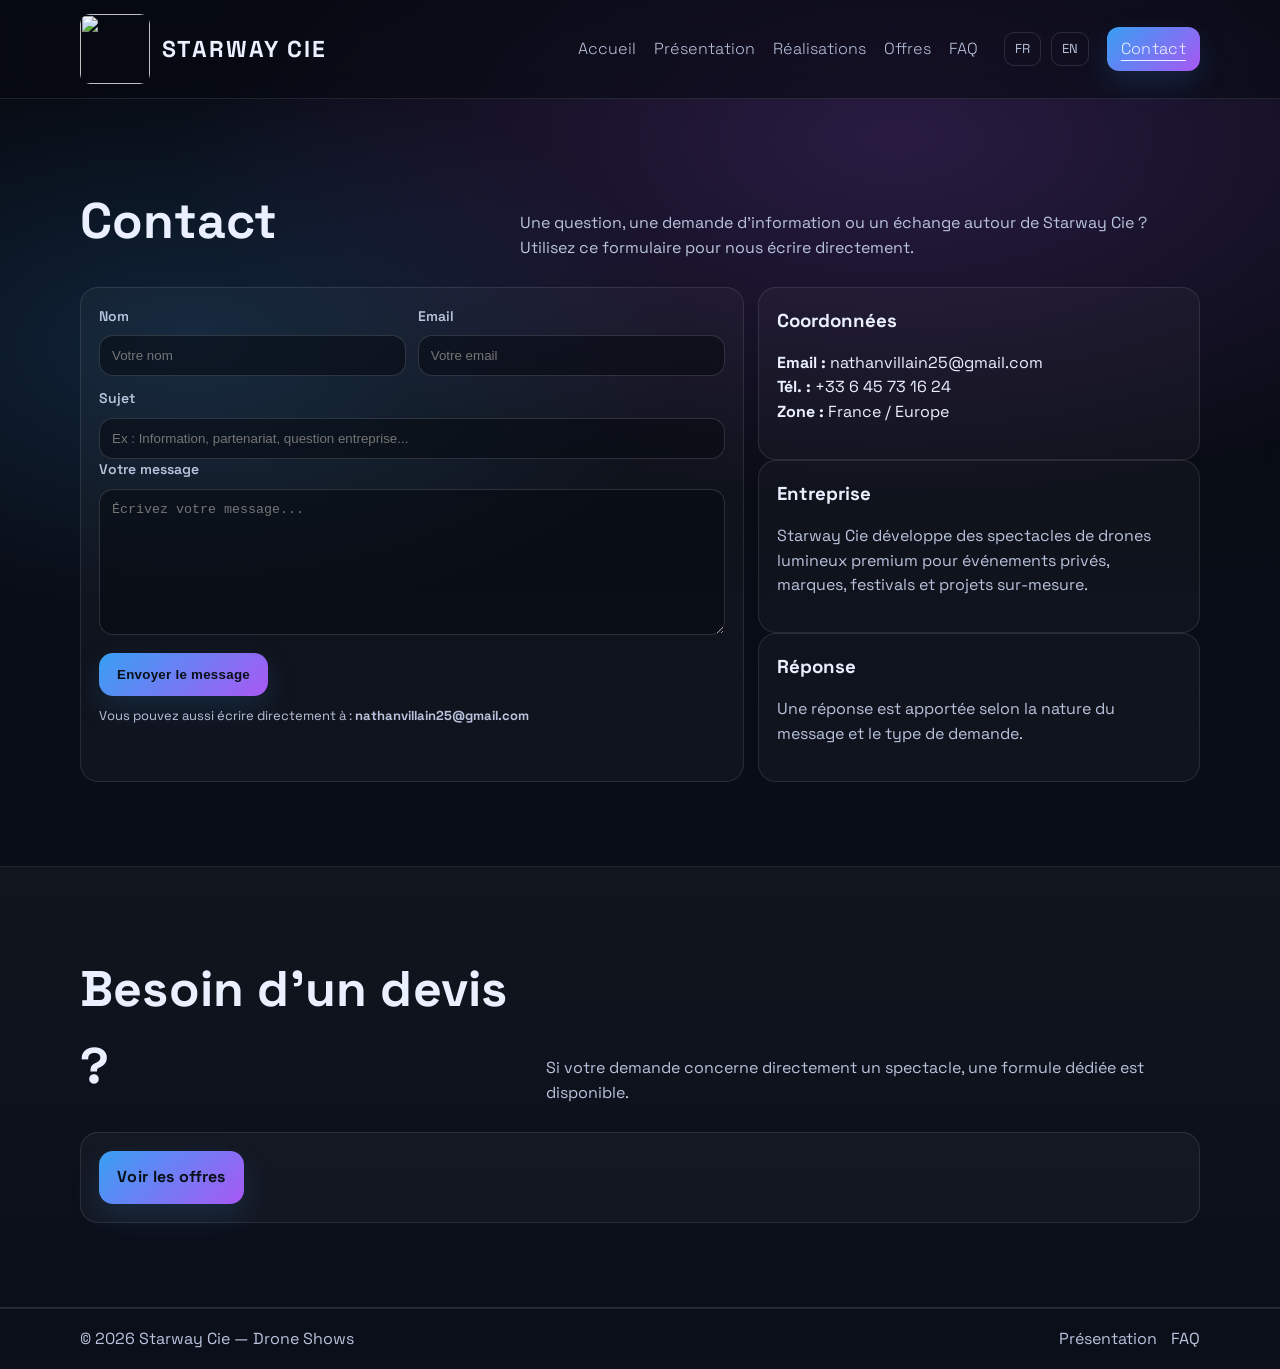
==== contact.html @ b900eaec "Add files via upload" ====
<!doctype html>
<html lang="fr">
<head>
  <meta charset="utf-8" />
  <meta name="viewport" content="width=device-width,initial-scale=1" />
  <title>Contact — Starway Cie</title>
  <meta name="description" content="Contacter Starway Cie pour toute question générale, information entreprise ou échange autour de votre projet." />
  <meta name="theme-color" content="#0b0f1a" />

  <link rel="preconnect" href="https://fonts.googleapis.com">
  <link rel="preconnect" href="https://fonts.gstatic.com" crossorigin>
  <link href="https://fonts.googleapis.com/css2?family=Space+Grotesk:wght@400;500;600;700&display=swap" rel="stylesheet">

  <link rel="stylesheet" href="styles.css" />
</head>
<body>

<header class="header">
  <div class="container nav">
    <a class="brand" href="index.html">
      <img src="assets/logo-starway.png" class="siteLogo">
      <span class="brandName">STARWAY CIE</span>
    </a>

    <button class="burger" id="burger">
      <span></span><span></span><span></span>
    </button>

    <nav class="menu" id="menu">
      <a href="index.html">Accueil</a>
      <a href="presentation.html">Présentation</a>
      <a href="realisations.html">Réalisations</a>
      <a href="offres.html">Offres</a>
      <a href="faq.html">FAQ</a>

      <div class="langSwitch">
        <span>FR</span>
        <span>EN</span>
      </div>

      <a class="active btn btn-sm" href="contact.html">Contact</a>
    </nav>
  </div>
</header>

<main>

<section class="section">
  <div class="container">
    <div class="sectionHead">
      <h2>Contact</h2>
      <p>
        Une question, une demande d’information ou un échange autour de Starway Cie ?
        Utilisez ce formulaire pour nous écrire directement.
      </p>
    </div>

    <div class="contactGrid">

      <form class="form" id="quoteForm">

        <div class="row">
          <label>Nom
            <input name="name" required placeholder="Votre nom" />
          </label>

          <label>Email
            <input type="email" name="email" required placeholder="Votre email" />
          </label>
        </div>

        <label>Sujet
          <input name="location" placeholder="Ex : Information, partenariat, question entreprise..." />
        </label>

        <label>Votre message
          <textarea name="message" rows="8" required placeholder="Écrivez votre message..."></textarea>
        </label>

        <button class="btn" type="submit">Envoyer le message</button>

        <p class="micro">
          Vous pouvez aussi écrire directement à :
          <strong>nathanvillain25@gmail.com</strong>
        </p>

      </form>

      <aside class="contactAside">

        <div class="panel">
          <h3>Coordonnées</h3>
          <p>
            <strong>Email :</strong> nathanvillain25@gmail.com<br>
            <strong>Tél. :</strong> +33 6 45 73 16 24<br>
            <strong>Zone :</strong> France / Europe
          </p>
        </div>

        <div class="panel">
          <h3>Entreprise</h3>
          <p style="color:var(--muted);">
            Starway Cie développe des spectacles de drones lumineux
            premium pour événements privés, marques, festivals
            et projets sur-mesure.
          </p>
        </div>

        <div class="panel">
          <h3>Réponse</h3>
          <p style="color:var(--muted);">
            Une réponse est apportée selon la nature du message
            et le type de demande.
          </p>
        </div>

      </aside>

    </div>
  </div>
</section>

<section class="section sectionAlt">
  <div class="container">
    <div class="sectionHead">
      <h2>Besoin d’un devis ?</h2>
      <p>
        Si votre demande concerne directement un spectacle,
        une formule dédiée est disponible.
      </p>
    </div>

    <div class="panel">
      <a href="offres.html" class="btn">Voir les offres</a>
    </div>
  </div>
</section>

</main>

<footer class="footer">
  <div class="container footerRow">
    <div>© <span id="year"></span> Starway Cie — Drone Shows</div>
    <div class="footerLinks">
      <a href="presentation.html">Présentation</a>
      <a href="faq.html">FAQ</a>
    </div>
  </div>
</footer>

<script src="script.js"></script>
</body>
</html>
---- styles.css ----
:root{
  --bg:#070a12;
  --bg2:#0b0f1a;
  --card:#0f1526;
  --text:#eaf0ff;
  --muted:#b9c3dd;
  --line:rgba(255,255,255,.10);
  --blue:#3aa7ff;
  --violet:#b15cff;
  --radius:18px;
  --shadow: 0 18px 60px rgba(0,0,0,.45);
}

*{box-sizing:border-box}
html,body{margin:0;padding:0}

body{
  font-family:"Space Grotesk",system-ui,-apple-system,Segoe UI,Roboto,Arial,sans-serif;
  background:
    radial-gradient(1200px 600px at 70% 10%, rgba(177,92,255,.20), transparent 60%),
    radial-gradient(900px 500px at 15% 25%, rgba(58,167,255,.16), transparent 55%),
    linear-gradient(180deg, var(--bg), var(--bg2));
  color:var(--text);
  line-height:1.55;
}

a{color:inherit;text-decoration:none}
.container{width:min(1120px,92%);margin:0 auto}
.section{padding:84px 0}

.sectionAlt{
  background: linear-gradient(180deg, rgba(255,255,255,.03), rgba(255,255,255,0));
  border-top:1px solid var(--line);
  border-bottom:1px solid var(--line);
}

.sectionHead{
  display:flex;
  gap:18px;
  align-items:flex-end;
  justify-content:space-between;
  margin-bottom:26px;
}

.sectionHead h2{
  margin:0;
  font-size:50px;
  letter-spacing:.2px;
}

.sectionHead p{
  margin:0;
  max-width:680px;
  color:var(--muted);
}

.header{
  position:sticky;
  top:0;
  z-index:50;
  background: rgba(7,10,18,.55);
  backdrop-filter: blur(14px);
  border-bottom:1px solid var(--line);
}

.nav{
  display:flex;
  align-items:center;
  justify-content:space-between;
  padding:14px 0;
}

.brand{
  display:flex;
  align-items:center;
  gap:12px;
  font-weight:700;
  letter-spacing:.12em;
}

.brandName{
  font-size:23px;
  line-height:1;
}

.brandMark{
  width:20px;
  height:34px;
  border-radius:10px;
  display:grid;
  place-items:center;
  background: linear-gradient(135deg, rgba(58,167,255,.28), rgba(177,92,255,.28));
  border:1px solid var(--line);
}

.siteLogo{
  width:70px;
  height:70px;
  object-fit:contain;
  border-radius:10px;
  display:block;
}

.menu{
  display:flex;
  align-items:center;
  gap:18px;
}

.menu a{
  color:var(--muted);
  font-weight:100;
}

.menu a:hover{
  color:var(--text);
}

.menu a.active{
  color:var(--text);
  text-decoration: underline;
  text-underline-offset: 6px;
}

.burger{
  display:none;
  background:transparent;
  border:0;
  cursor:pointer;
}

.burger span{
  display:block;
  width:26px;
  height:2px;
  background:var(--text);
  margin:6px 0;
  border-radius:2px;
  opacity:.9;
}

.btn{
  display:inline-flex;
  align-items:center;
  justify-content:center;
  padding:14px 18px;
  border-radius:14px;
  font-weight:700;
  letter-spacing:.02em;
  background: linear-gradient(135deg, rgba(58,167,255,.95), rgba(177,92,255,.95));
  color:#071018;
  border:0;
  box-shadow: 0 12px 30px rgba(58,167,255,.15);
}

.btn:hover{transform: translateY(-1px)}
.btn:active{transform: translateY(0)}

.btn-ghost{
  background: transparent;
  border:1px solid var(--line);
  color:var(--text);
  box-shadow:none;
}

.btn-sm{
  padding:10px 14px;
  border-radius:12px;
}

.hero{
  position:relative;
  padding:86px 0 40px;
}

.heroGrid{
  display:grid;
  grid-template-columns: 1.15fr .85fr;
  gap:34px;
  align-items:center;
}

.kicker{
  margin:0 0 10px;
  color:var(--muted);
  letter-spacing:.18em;
  text-transform:uppercase;
  font-size:12px;
}

h1{
  margin:0 0 12px;
  font-size:54px;
  line-height:1.04;
}

.lead{
  margin:0 0 18px;
  color:var(--muted);
  font-size:18px;
}

.ctaRow{
  display:flex;
  gap:12px;
  flex-wrap:wrap;
  margin-top:10px;
}

.trust{
  display:flex;
  gap:14px;
  flex-wrap:wrap;
  margin-top:22px;
  color:var(--muted);
}

.trustItem{
  display:flex;
  align-items:center;
  gap:10px;
}

.dot{
  width:9px;
  height:9px;
  border-radius:50%;
  background: linear-gradient(135deg, var(--blue), var(--violet));
  box-shadow: 0 0 18px rgba(58,167,255,.35);
}

.heroRight .glowCard{
  position:relative;
  height:320px;
  border-radius:24px;
  border:1px solid var(--line);
  background:
    radial-gradient(220px 180px at 70% 40%, rgba(58,167,255,.16), transparent 65%),
    radial-gradient(260px 200px at 25% 70%, rgba(177,92,255,.14), transparent 60%),
    linear-gradient(180deg, rgba(255,255,255,.03), rgba(255,255,255,.01));
  box-shadow: var(--shadow);
  overflow:hidden;
}

.orbit{
  position:absolute;
  inset:-40px;
  border-radius:50%;
  border:2px solid rgba(58,167,255,.18);
  transform: rotate(-12deg);
  filter: drop-shadow(0 0 18px rgba(58,167,255,.18));
}

.star{
  position:absolute;
  right:52px;
  top:52px;
  width:10px;
  height:10px;
  border-radius:50%;
  background:#fff;
  box-shadow: 0 0 22px rgba(255,255,255,.75), 0 0 50px rgba(58,167,255,.35);
}

.copy{
  position:absolute;
  left:22px;
  bottom:22px;
}

.miniTitle{
  font-weight:800;
  letter-spacing:.18em;
}

.miniSub{
  color:var(--muted);
  letter-spacing:.32em;
  font-size:12px;
  margin-top:4px;
}

.hint{
  margin:10px 0 0;
  color:var(--muted);
  font-size:13px;
}

.heroFade{
  position:absolute;
  left:0;
  right:0;
  bottom:-1px;
  height:90px;
  background: linear-gradient(180deg, rgba(7,10,18,0), rgba(7,10,18,1));
}

.cards{
  display:grid;
  grid-template-columns:repeat(3,1fr);
  gap:14px;
}

.card{
  background: rgba(255,255,255,.03);
  border:1px solid var(--line);
  border-radius: var(--radius);
  padding:18px;
}

.card h3{
  margin:0 0 6px;
}

.card p{
  margin:0;
  color:var(--muted);
}

.pricing{
  display:grid;
  grid-template-columns:repeat(3,1fr);
  gap:14px;
}

.priceCard{
  background: rgba(255,255,255,.03);
  border:1px solid var(--line);
  border-radius: var(--radius);
  padding:18px;
}

.priceCard.featured{
  background:
    radial-gradient(520px 200px at 60% 10%, rgba(58,167,255,.18), transparent 60%),
    radial-gradient(520px 200px at 20% 90%, rgba(177,92,255,.16), transparent 60%),
    rgba(255,255,255,.03);
  border-color: rgba(58,167,255,.22);
}

.tag{
  display:inline-block;
  padding:6px 10px;
  border-radius:999px;
  border:1px solid var(--line);
  color:var(--muted);
  font-weight:700;
  font-size:12px;
  letter-spacing:.08em;
}

.priceCard h3{
  margin:10px 0 6px;
}

.priceNote{
  margin:0 0 12px;
  color:var(--muted);
}

.priceCard ul{
  margin:0 0 14px;
  padding-left:18px;
  color:var(--muted);
}

.priceCard li{
  margin:8px 0;
}

.steps{
  display:grid;
  grid-template-columns:repeat(5,1fr);
  gap:12px;
}

.step{
  display:flex;
  gap:12px;
  align-items:flex-start;
  padding:14px;
  border-radius: var(--radius);
  border:1px solid var(--line);
  background: rgba(255,255,255,.02);
}

.step span{
  width:28px;
  height:28px;
  border-radius:10px;
  display:grid;
  place-items:center;
  background: linear-gradient(135deg, rgba(58,167,255,.22), rgba(177,92,255,.22));
  border:1px solid var(--line);
  font-weight:800;
}

.step h3{
  margin:0 0 4px;
  font-size:16px;
}

.step p{
  margin:0;
  color:var(--muted);
  font-size:14px;
}

.grid2{
  display:grid;
  grid-template-columns:1fr 1fr;
  gap:14px;
}

.panel{
  background: rgba(255,255,255,.03);
  border:1px solid var(--line);
  border-radius: var(--radius);
  padding:18px;
}

.panel h3{
  margin:0 0 10px;
}

.bullets{
  margin:0;
  padding-left:18px;
  color:var(--muted);
}

.bullets li{
  margin:8px 0;
}

.note{
  margin:14px 0 0;
  color:var(--muted);
  font-size:13px;
}

.gallery{
  display:grid;
  grid-template-columns:repeat(3,1fr);
  gap:12px;
}

.ph{
  margin:0;
  border-radius:18px;
  border:1px dashed rgba(255,255,255,.20);
  background: rgba(255,255,255,.02);
  aspect-ratio: 16 / 10;
  overflow:hidden;
}

.phInner{
  height:100%;
  display:grid;
  place-items:center;
  color:rgba(234,240,255,.65);
  letter-spacing:.08em;
}

.ph img{
  width:100%;
  height:100%;
  object-fit:cover;
  display:block;
}

.faq details{
  border:1px solid var(--line);
  border-radius: var(--radius);
  background: rgba(255,255,255,.02);
  padding:14px 16px;
}

.faq details + details{
  margin-top:10px;
}

.faq summary{
  cursor:pointer;
  font-weight:700;
}

.faq p{
  margin:10px 0 0;
  color:var(--muted);
}

.contactGrid{
  display:grid;
  grid-template-columns:1.2fr .8fr;
  gap:14px;
}

.form{
  background: rgba(255,255,255,.03);
  border:1px solid var(--line);
  border-radius: var(--radius);
  padding:18px;
}

label{
  display:block;
  color:var(--muted);
  font-weight:600;
  font-size:14px;
}

input,textarea,select{
  width:100%;
  margin-top:8px;
  padding:12px 12px;
  border-radius:14px;
  border:1px solid rgba(255,255,255,.14);
  background: rgba(7,10,18,.55);
  color: var(--text);
  outline:none;
}

input:focus,textarea:focus,select:focus{
  border-color: rgba(58,167,255,.55);
  box-shadow:0 0 0 4px rgba(58,167,255,.12);
}

.row{
  display:grid;
  grid-template-columns:1fr 1fr;
  gap:12px;
  margin-bottom:12px;
}

.form button{
  margin-top:12px;
}

.micro{
  margin:10px 0 0;
  color:var(--muted);
  font-size:13px;
}

.social{
  display:flex;
  gap:12px;
  flex-wrap:wrap;
}

.social a{
  color:var(--muted);
  text-decoration:underline;
  text-underline-offset:3px;
}

.social a:hover{
  color:var(--text);
}

.footer{
  border-top:1px solid var(--line);
  padding:18px 0;
  color:var(--muted);
}

.footerRow{
  display:flex;
  justify-content:space-between;
  gap:14px;
  flex-wrap:wrap;
}

.footerLinks{
  display:flex;
  gap:14px;
  flex-wrap:wrap;
}

.footerLinks a{
  color:var(--muted);
}

.footerLinks a:hover{
  color:var(--text);
}

.offerTrigger{
  cursor:pointer;
  transition: transform 0.2s ease, box-shadow 0.2s ease;
}

.offerTrigger:hover{
  transform: translateY(-4px);
  box-shadow: 0 16px 40px rgba(0,0,0,.25);
}

.customOfferWrap{
  margin-top:26px;
}

.customOfferCard{
  display:grid;
  grid-template-columns: 1.5fr .7fr;
  gap:20px;
  align-items:center;
  background:
    radial-gradient(600px 220px at 15% 30%, rgba(58,167,255,.12), transparent 60%),
    radial-gradient(600px 220px at 85% 70%, rgba(177,92,255,.14), transparent 60%),
    rgba(255,255,255,.03);
  border:1px solid var(--line);
  border-radius:24px;
  padding:28px;
}

.customOfferCard h3{
  margin:10px 0 8px;
  font-size:30px;
}

.customOfferCard p{
  margin:0;
  color:var(--muted);
  max-width:760px;
}

.customOfferRight{
  text-align:right;
}

.customPrice{
  margin:0 0 14px;
  font-size:36px;
  font-weight:800;
  color:#fff;
}

.modalOverlay{
  display:none;
  position:fixed;
  inset:0;
  background: rgba(0,0,0,.75);
  z-index:9999;
  align-items:center;
  justify-content:center;
  padding:24px;
}

.modalBox{
  width:min(900px, 100%);
  max-height:90vh;
  overflow:auto;
  background: linear-gradient(180deg, #0c1220, #0a0f1b);
  border:1px solid rgba(255,255,255,.12);
  border-radius:22px;
  padding:28px;
  position:relative;
  box-shadow: 0 20px 80px rgba(0,0,0,.45);
}

.modalClose{
  position:absolute;
  top:14px;
  right:14px;
  width:42px;
  height:42px;
  border:none;
  border-radius:12px;
  background: rgba(255,255,255,.08);
  color:#fff;
  font-size:26px;
  cursor:pointer;
}

.modalClose:hover{
  background: rgba(255,255,255,.16);
}

.offerContent{
  display:none;
}

.offerContent h2{
  margin:14px 0 10px;
  font-size:34px;
}

.offerContent h3{
  margin:22px 0 10px;
  font-size:20px;
}

.priceBig{
  font-size:28px;
  font-weight:700;
  margin:10px 0 18px;
  color:#ffffff;
}

.offerContent .btn{
  margin-top:22px;
}

.customBuilder{
  margin-top:20px;
}

.builderGrid{
  display:grid;
  grid-template-columns:1fr 1fr;
  gap:16px;
}

.customResultBox{
  margin-top:24px;
  padding:20px;
  border-radius:18px;
  border:1px solid rgba(255,255,255,.12);
  background: rgba(255,255,255,.03);
}

.customEstimateLabel{
  margin:0 0 8px;
  color:var(--muted);
}

.customEstimateValue{
  margin:0;
  font-size:36px;
  font-weight:800;
  color:#fff;
}

.customEstimateNote{
  margin:10px 0 0;
  color:var(--muted);
  font-size:14px;
}

@media (max-width: 980px){
  .heroGrid{grid-template-columns:1fr}
  h1{font-size:44px}
  .cards{grid-template-columns:repeat(2,1fr)}
  .pricing{grid-template-columns:1fr}
  .steps{grid-template-columns:1fr}
  .gallery{grid-template-columns:repeat(2,1fr)}
  .contactGrid{grid-template-columns:1fr}
  .customOfferCard{grid-template-columns:1fr}
  .customOfferRight{text-align:left}
}

@media (max-width: 720px){
  .menu{display:none}
  .burger{display:block}

  .menu.open{
    display:flex;
    flex-direction:column;
    align-items:flex-start;
    position:absolute;
    left:4%;
    right:4%;
    top:64px;
    padding:14px;
    border-radius:18px;
    background: rgba(7,10,18,.92);
    border:1px solid var(--line);
  }

  .row{grid-template-columns:1fr}
  .cards{grid-template-columns:1fr}
  .gallery{grid-template-columns:1fr}
  .builderGrid{grid-template-columns:1fr}

  .modalBox{
    padding:20px;
  }

  .offerContent h2{
    font-size:28px;
  }

  .priceBig,
  .customEstimateValue,
  .customPrice{
    font-size:24px;
  }

  .sectionHead{
    flex-direction:column;
    align-items:flex-start;
  }

  .sectionHead h2{
    font-size:40px;
  }

  .brandName{
    font-size:18px;
  }
}
.langSwitch{
  display:flex;
  gap:10px;
  align-items:center;
  margin-left:8px;
}

.langSwitch span{
  padding:6px 10px;
  border-radius:10px;
  border:1px solid rgba(255,255,255,.12);
  color:var(--muted);
  font-size:13px;
  cursor:pointer;
  transition:.2s;
}

.langSwitch span:hover{
  color:#fff;
  border-color:rgba(255,255,255,.25);
}
.siteImage{
  width:100%;
  border-radius:18px;
  display:block;
  object-fit:cover;
  min-height:280px;
}
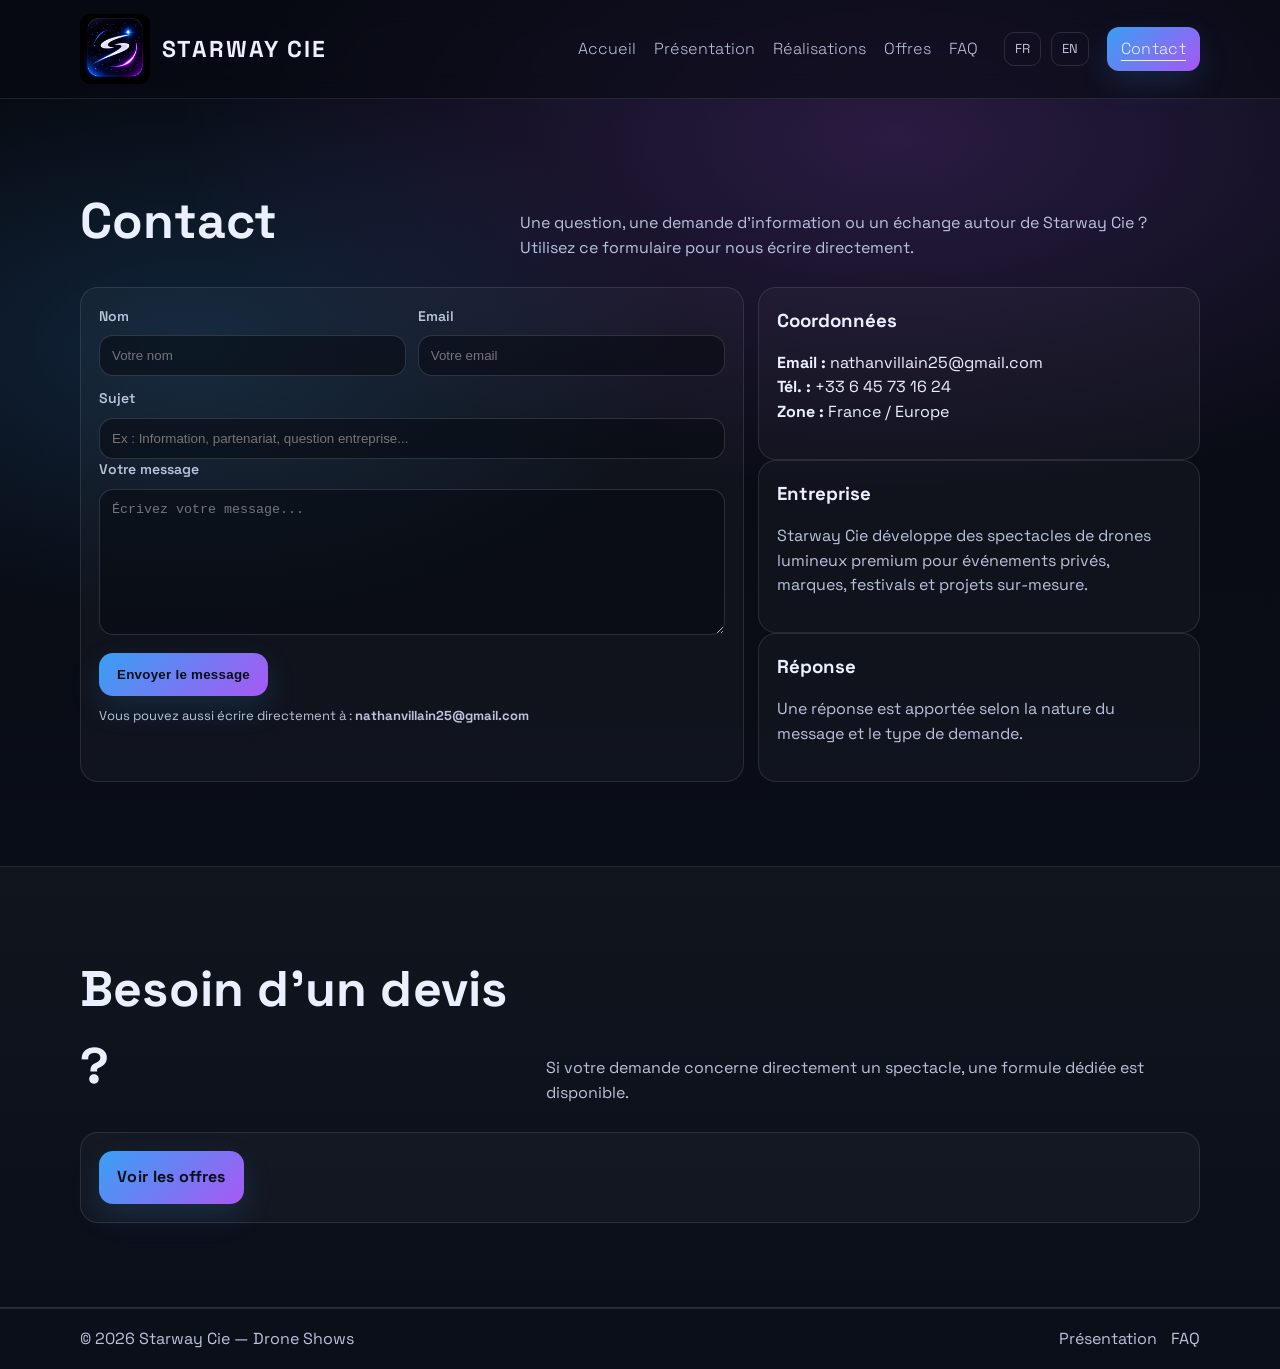
==== commit 282f543a: "Améliorer l'accessibilité et la description des pages Contact et Offres, et ajouter une fonction de " ====
--- a/contact.html
+++ b/contact.html
@@ -17,12 +17,12 @@
 
 <header class="header">
   <div class="container nav">
-    <a class="brand" href="index.html">
-      <img src="assets/logo-starway.png" class="siteLogo">
+    <a class="brand" href="index.html" aria-label="Starway Cie">
+      <img src="assets/logo-starway.png" alt="Logo Starway Cie" class="siteLogo">
       <span class="brandName">STARWAY CIE</span>
     </a>
 
-    <button class="burger" id="burger">
+    <button class="burger" id="burger" aria-label="Ouvrir le menu" aria-expanded="false">
       <span></span><span></span><span></span>
     </button>
 
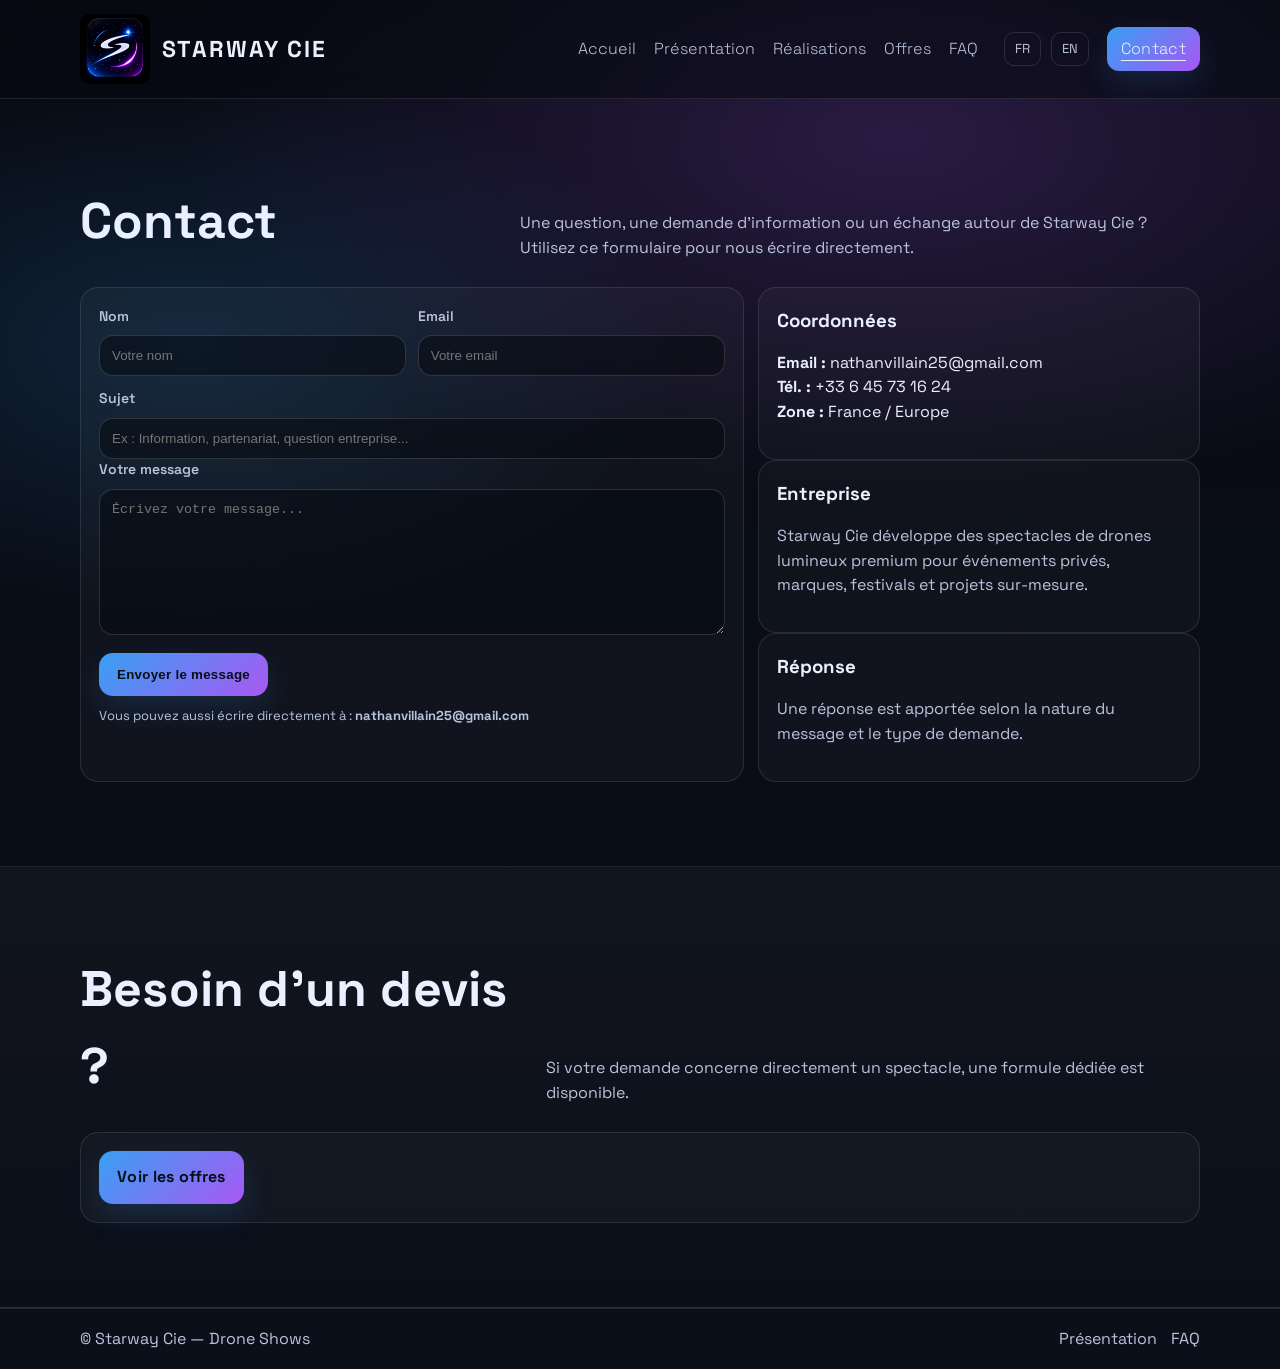
==== commit 08504cc5: "Fix HTML formatting and improve accessibility" ====
--- a/contact.html
+++ b/contact.html
@@ -150,4 +150,4 @@
 
 <script src="script.js"></script>
 </body>
-</html>+</html>
--- a/styles.css
+++ b/styles.css
@@ -1,3 +1,4 @@
+
 :root{
   --bg:#070a12;
   --bg2:#0b0f1a;
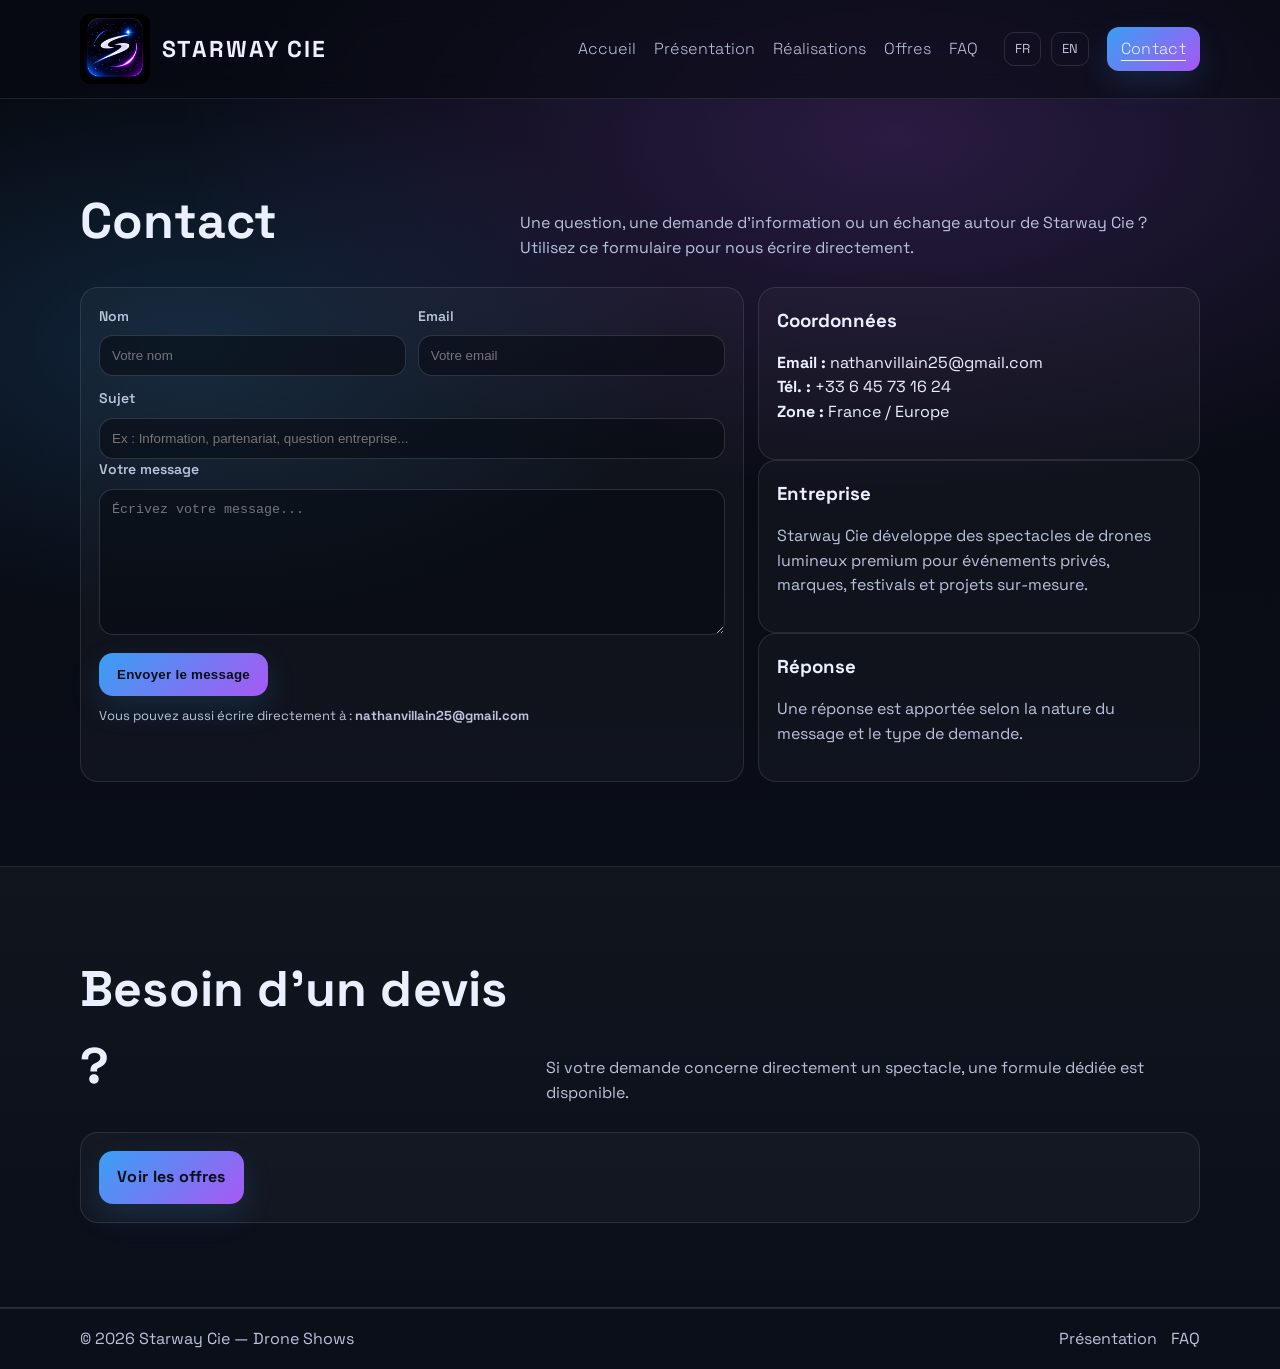
==== commit 2ad83b25: "Update contact.html" ====
--- a/contact.html
+++ b/contact.html
@@ -17,12 +17,12 @@
 
 <header class="header">
   <div class="container nav">
-    <a class="brand" href="index.html" aria-label="Starway Cie">
-      <img src="assets/logo-starway.png" alt="Logo Starway Cie" class="siteLogo">
+    <a class="brand" href="index.html">
+      <img src="assets/logo-starway.png" class="siteLogo">
       <span class="brandName">STARWAY CIE</span>
     </a>
 
-    <button class="burger" id="burger" aria-label="Ouvrir le menu" aria-expanded="false">
+    <button class="burger" id="burger">
       <span></span><span></span><span></span>
     </button>
 
--- a/styles.css
+++ b/styles.css
@@ -1,4 +1,3 @@
-
 :root{
   --bg:#070a12;
   --bg2:#0b0f1a;
